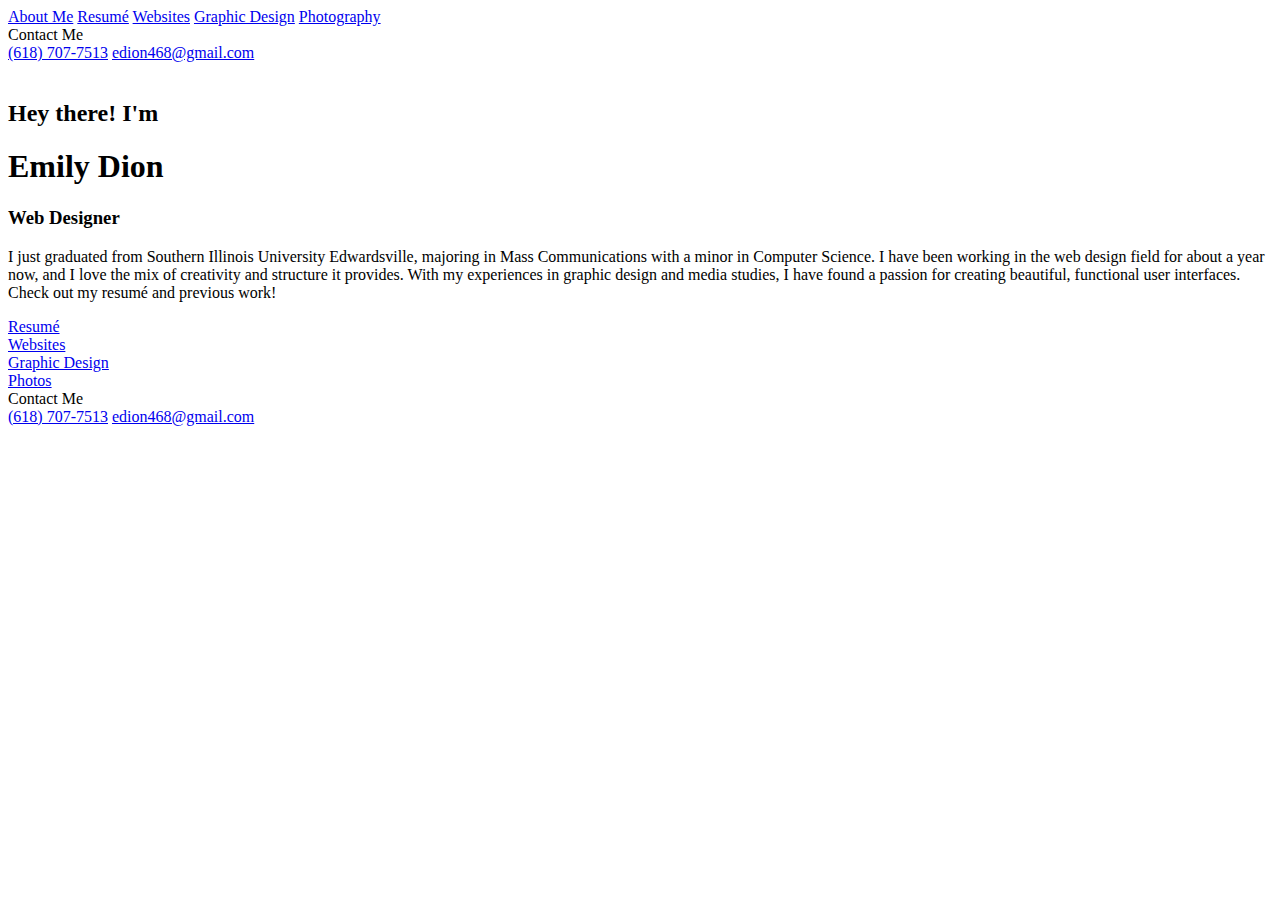
==== index.html @ 83625144 "Add files via upload" ====
<!doctype html>
<html>
<head>
	<meta charset="UTF-8">
	<title>About Me - Emily Dion</title>
	<link href="css/portfolio.css" rel="stylesheet" type="text/css">
</head>

<body>
	<div class="wrapper">
		<aside>
			<div class="section nav">
				<a href="index.html" class="nav item link active">About Me</a>
				<a href="resume.html" class="nav item link">Resumé</a>
				<a href="websites.html" class="nav item link">Websites</a>
				<a href="graphic_design.html" class="nav item link">Graphic Design</a>
				<a href="photography.html" class="nav item link">Photography</a>
			</div>
			<div class="section contact">
				<div class="nav item" style="color: var(--teal);">Contact Me</div>
				<a href="tel:6187077513" class="nav item sub link">(618) 707-7513</a>
				<a href="mailto:edion468@gmail.com" class="nav item sub link">edion468@gmail.com</a>
			</div>
		</aside>
		<main>
			<div class="main-content about">
				<div class="personal_image">
					<img class="headshot" src="images/personal_headshot.png" alt=""/> 
				</div>
				<div class="text">
					<h2>Hey there! I'm</h2>
					<h1>Emily Dion</h1>
					<h3>Web Designer</h3>
					<p>I just graduated from Southern Illinois University Edwardsville, majoring in Mass Communications with a minor in Computer Science. I have been working in the web design field for about a year now, and I love the mix of creativity and structure it provides. With my experiences in graphic design and media studies, I have found a passion for creating beautiful, functional user interfaces. Check out my resumé and previous work!</p>
				</div>
				<div class="circles">
					<a class="circle-link" href="resume.html"><div class="circle pink">Resumé</div></a>
					<a class="circle-link" href="websites.html"><div class="circle teal">Websites</div></a>
					<a class="circle-link" href="graphic_design.html"><div class="circle rust">Graphic Design</div></a>
					<a class="circle-link" href="photography.html"><div class="circle sage">Photos</div></a>
				</div>
			</div>
			<footer>
				<div class="contact">
					<div class="nav item" style="color: var(--teal);">Contact Me</div>
					<a href="tel:6187077513" class="nav item sub link">(618) 707-7513</a>
					<a href="mailto:edion468@gmail.com" class="nav item sub link">edion468@gmail.com</a>
				</div>
			</footer>
		</main>
	</div>
</body>
</html>
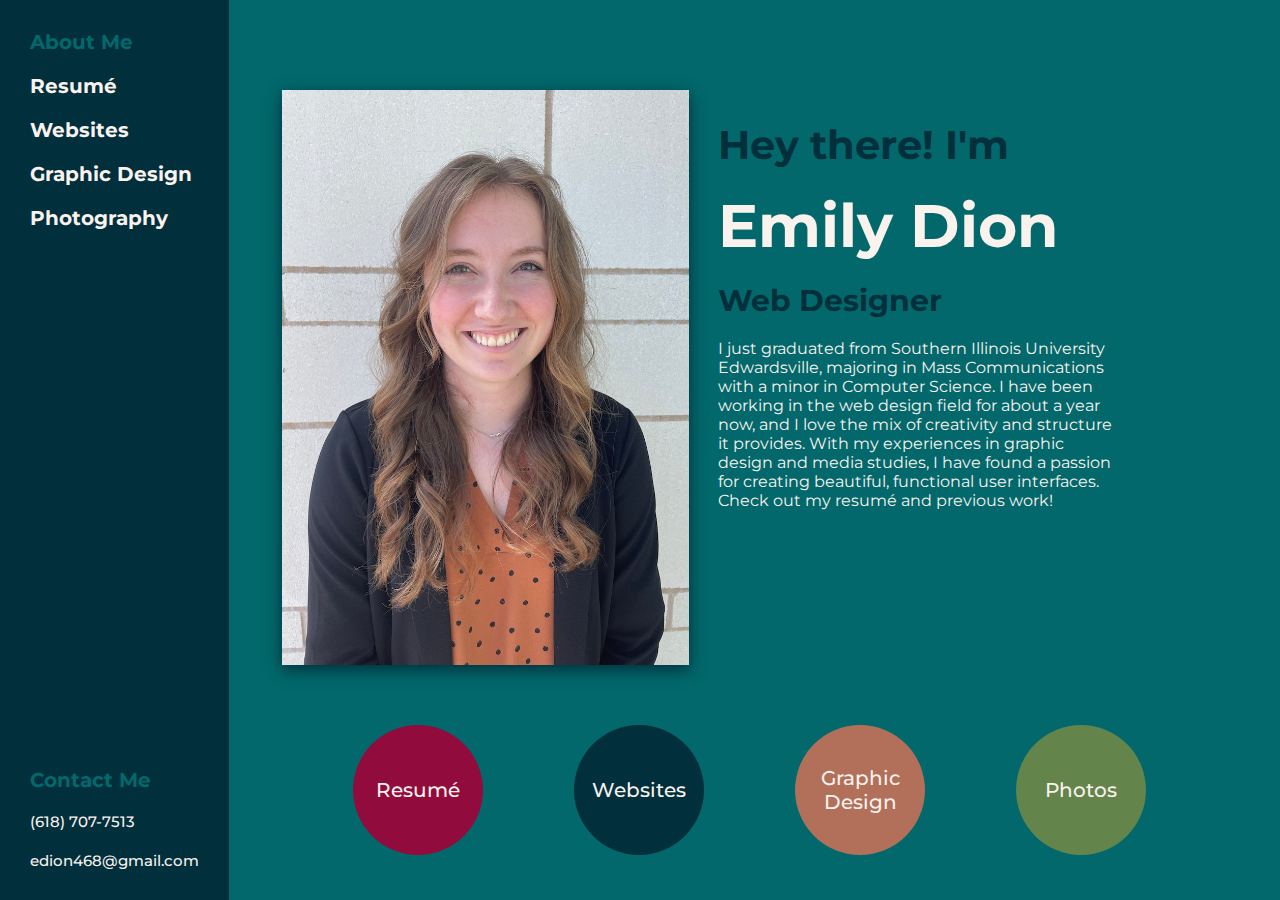
==== commit 34a946ab: "Updates" ====
--- a/index.html
+++ b/index.html
@@ -4,6 +4,7 @@
 	<meta charset="UTF-8">
 	<title>About Me - Emily Dion</title>
 	<link href="css/portfolio.css" rel="stylesheet" type="text/css">
+	<link rel="icon" href="images/icons/logo.png">
 </head>
 
 <body>
--- a/css/portfolio.css
+++ b/css/portfolio.css
@@ -0,0 +1,910 @@
+@charset "UTF-8";
+/* CSS Document */
+/* Created and styled by Emily Dion (2023) */
+
+@import url('https://fonts.googleapis.com/css2?family=Montserrat:wght@300;500;600;700;800;900&display=swap'); 
+
+/* Page Styles */
+:root {
+	--dark-pink: #910B3C; 
+	--navy: #012F3C; 
+	--rust: #B2705B; 
+	--sage: #63844B; 
+	--teal: #02686B; 
+	--tan: #BFABA5;
+	--off-white: #F9F2ED; 
+}
+
+.wrapper {
+  display: flex;
+  height: 100%;
+}
+
+body {
+	margin: 0; 
+	overflow: hidden;
+	height: 100vh;
+	font-family: montserrat; 
+	background: var(--teal); 
+}
+
+h1 {
+	color: var(--off-white); 
+	font-size: 60px; 
+	margin: 10px 0px 10px 0px; 
+}
+
+h2 {
+	color: var(--navy); 
+	font-size: 40px; 
+	margin: 10px 0px 10px 0px; 
+}
+
+h3 {
+	color: var(--navy); 
+	font-size: 30px; 
+	margin: 10px 0px 10px 0px; 
+}
+
+p {
+	color: var(--off-white); 
+	margin: 10px 0px 10px 0px; 
+}
+
+
+/* Navigation */ 
+aside {
+	flex: 0 1 10%; 
+	background: var(--navy);
+	display: flex; 
+	flex-direction: column; 
+	justify-content: space-between; 
+	padding: 20px; 
+}
+
+/* Main Content */
+main {
+	display: flex; 
+	overflow-y: auto;
+	align-content: center; 
+	justify-content: center;
+    align-items: center;
+	width: 100%; 
+}
+
+.main-content {
+	display: flex; 
+	height: 575px; 
+	width: 90%; 
+	margin: 0px auto; 
+	flex-flow: row wrap; 
+	flex-direction: column; 
+	flex-wrap: wrap; 
+	vertical-align: middle;
+}
+
+img {
+	display: flex; 
+	max-height: 575px;
+	max-width: 407px; 
+	height: auto; 
+	width: 100%; 
+	box-shadow: 0 5px 15px rgba(1, 47, 60, 1); 
+	margin-left: auto; 
+	margin-right: auto; 
+}
+
+footer {
+	display: none; 
+}
+
+
+
+/* About Page Content */ 
+.text {
+	display: flex;
+	width: 48%; 
+	height: 55%; 
+	flex-direction: column;
+	padding-top: 20px; 
+	padding-bottom: 20px; 
+}
+
+.circles
+{
+	display: flex;
+	width: 48%; 
+	flex-direction: row; 
+	flex-flow: row-wrap; 
+	align-items: center; 
+	padding-top: 50px; 
+}
+
+.circle {
+	display: flex; 
+	margin: 10px; 
+	height: 130px; 
+	width: 130px; 
+	border-radius: 50%; 
+	background-color: aqua; 
+	text-align: center; 
+	align-items: center; 
+	justify-content: center; 
+	font-weight: 500; 
+	font-size: 20px; 
+	color: var(--off-white); 
+}
+
+.circle-link {
+	display: flex; 
+	height: 130px; 
+	border-radius: 50%;
+	text-decoration: none; 
+}
+
+.pink.circle { background-color: var(--dark-pink); margin-left: 0px; }
+
+.teal.circle {background-color: var(--navy);}
+
+.rust.circle {background-color: var(--rust);}
+
+.sage.circle {background-color: var(--sage);}
+
+.circle:hover {
+	transition: all 0.2s ease-in-out;
+	font-weight: bold; 
+	box-shadow: 0 5px 15px rgba(1, 47, 60, 1); 
+}
+
+.pink:hover { background-color: #6B1832; }
+
+.teal:hover { background-color: #224F52; }
+
+.rust:hover { background-color: #865C4D; }
+
+.sage:hover { background-color: #566B43; }
+
+.nav.link {
+	display: flex; 
+	text-decoration: none; 
+	color: var(--off-white); 
+	font-size: 20px; 
+	padding: 10px; 
+	font-family: montserrat; 
+	font-weight: 700; 
+}
+
+.nav.link:hover {
+	color: var(--teal); 
+	transition: all 0.2s ease-in-out;
+}
+
+.nav.link.active {color: var(--teal);}
+
+.nav.sub.link {
+	color: var(--off-white); 
+	font-size: 15px; 
+	padding: 10px; 
+	font-weight: 500; 
+}
+
+.nav.sub.link:hover {
+	font-weight: bold; 
+	transition: all 0.2s ease-in-out;
+}
+
+.nav.item {
+	display: flex; 
+	color: var(--off-white); 
+	font-size: 20px; 
+	padding: 10px; 
+	font-family: montserrat; 
+	font-weight: 700; 
+}
+
+
+
+/* Resume Page Content */
+.heading-block {
+	width: 100%; 
+	display: flex; 
+	justify-content: space-between; 
+	align-items: center; 
+}
+
+.heading-block img{
+	height: 50px; 
+	width: auto; 
+	max-height: none; 
+	max-width: none; 
+	margin: 0px; 
+	box-shadow: none; 
+}
+
+.main-content.resume {
+	height: 675px; 
+	flex-flow: column;
+	flex-wrap: nowrap; 
+	align-content: center; 
+}
+
+.resume h1 { color: var(--off-white); margin: 5px; }
+
+.resume h2 { color: var(--off-white); margin: 5px; }
+
+.resume h3 { color: var(--navy); margin: 5px; }
+
+.resume h4 { color: var(--off-white); font-style: italic; margin: 5px; }
+
+.resume p { color: var(--off-white); margin: 5px; }
+
+.resume ul li {color: var(--off-white);}
+
+.resume ul > ul li {color: var(--navy);}
+
+.slide { margin: 0px 0px 40px 0px; height: 575px; }
+
+.slides {
+	display: flex;
+	height: 575px; 
+	flex-direction: column; 
+	overflow-y: scroll;
+	scroll-snap-type: y mandatory;
+	scroll-behavior: smooth;
+	-webkit-overflow-scrolling: touch;
+	overflow-x: hidden; 
+}
+
+.slider {width: 100%;}
+
+.slider > a {
+	display: inline-flex;
+  	width: 30px;
+  	height: 30px;
+  	text-decoration: none;
+  	align-items: center;
+  	justify-content: center;
+  	border-radius: 50%;
+  	margin: 0px 8px 0px 0px;
+  	position: relative;
+}
+
+.slider > a:hover > .icon { display: none; }
+
+.slider > a:hover > .hover { display: block; }
+
+.slider > a img { box-shadow: none; }
+
+.slider > a:focus {background: var(--dark-pink);}
+
+.slides > div {
+	scroll-snap-align: start;
+  	flex-shrink: 0;
+  	width: 100%;
+  	background: var(--teal);
+  	transform: scale(1);
+  	transition: transform 0.5s;
+  	position: relative;
+  	display: flex;
+  	flex-direction: column; 
+}
+
+.slides::-webkit-scrollbar { width: 10px; height: 10px; }
+
+.slides::-webkit-scrollbar-thumb { background: white; border-radius: 10px; }
+
+.slides::-webkit-scrollbar-track { background: transparent; }
+
+.hover { display: none; }
+
+.main-content::-webkit-scrollbar { width: 10px; height: 10px; }
+
+.main-content::-webkit-scrollbar-thumb { background: white; border-radius: 10px; }
+
+.main-content::-webkit-scrollbar-track { background: transparent; }
+
+.section-block { padding: 10px 0px 10px 0px; }
+
+
+
+/* Websites Page Content */
+.main-content.websites {
+	overflow-y: scroll; 
+	height: 90%; 
+	flex-flow: column;
+	flex-wrap: nowrap; 
+}
+
+.websites h1 {
+	padding-top: 30px; 
+}
+
+.sites-container {
+	display: flex; 
+	width: 100%; 
+	height: 100%; 
+	flex-direction: row; 
+	flex-flow: wrap; 
+	flex-wrap: wrap; 
+}
+
+.websites img {
+	border-radius: 3.5%; 
+	height: 100%; 
+}
+
+.websites img:hover {
+	opacity: 50%; 
+   	transition: transform 300ms 100ms cubic-bezier(0.175, 0.885, 0.32, 1.275);
+}
+
+.cover {
+	width: 325px; 
+	height: 209px; 
+	background-color: var(--navy);
+	border-radius: 3.5%; 
+	margin: 20px; 
+}
+
+.cover:hover {
+	transform: scale(1.035);
+   	transition: transform 300ms 100ms cubic-bezier(0.175, 0.885, 0.32, 1.275);
+	box-shadow: 0 5px 15px rgba(1, 47, 60, 1); 
+}
+
+.cover:hover > .image-text { display: block; }
+
+.cover:hover > .websites img { opacity: 50%; }
+
+.image-text {
+    display: none; 
+	position: absolute;
+	top: 50%;	
+	left: 50%;
+	transform: translate(-50%, -50%);
+	color: white; 
+	text-align: center; 
+	font-weight: bold; 
+	font-size: 25px; 
+}
+
+.image-text:hover > .websites img:hover { opacity: 50%; }
+
+.site-link {
+	color: var(--off-white); 
+	text-decoration: none; 
+}
+
+
+
+/* Graphic Design Page Content */
+.main-content.graphic-design {
+	overflow-y: scroll; 
+	height: 100%; 
+	flex-flow: column;
+	flex-wrap: nowrap; 
+}
+
+.graphic-design h1 {
+	padding-top: 30px; 
+	padding-bottom: 20px; 
+}
+
+.graphic-design ul li {color: var(--off-white);}
+
+.graphic-design ul > ul li {color: var(--navy);}
+
+.design-block {
+	display: flex; 
+	flex-direction: row; 
+	margin: 50px 0px; 
+	align-items: center;
+	margin-right: 50px; 
+}
+
+.design-block h2 {
+	font-size: 30px; 
+}
+
+.design-image {
+	display: flex; 
+	width: 650px; 
+	height: 100%; 
+	justify-content: center; 
+	padding-right: 50px; 
+}
+
+.design-image img {
+  	vertical-align: middle;
+	max-height: 450px;
+	max-width: 100%;  
+	height: 100%; 
+	width: auto; 
+	margin-left: 0px; 
+	margin-right: 0px; 
+	box-shadow: none; 
+}
+
+
+
+/* Photography Page Content */
+.main-content.photography {
+	display: flex; 
+	overflow-y: scroll; 
+	height: 100%; 
+	flex-direction: row; 
+}
+
+.photography h1 {
+	padding-top: 30px; 
+	padding-bottom: 20px; 
+}
+
+.photo-row {
+	display: flex;
+  	flex-wrap: wrap;
+  	padding: 0 4px;
+	margin-left: 5px; 
+}
+
+.photo-column {
+	flex: 25%;
+  	max-width: 24%;
+  	padding: 0 4px;
+}
+
+.photo-column img {
+	margin-top: 8px;
+  	vertical-align: middle;
+	max-height: none; 
+}
+
+
+
+
+/* Page Breaks */
+@media screen and (max-width: 1457px) {
+	/* Website Page Content */
+	.websites img {
+		width: 280px; 
+		height: auto; 
+	}
+	
+	.cover {
+		width: 280px; 
+		height: 180px; 
+	}
+	
+	.image-text {
+		font-size: 21px;
+	}
+}
+
+@media screen and (max-width: 1360px) {
+	/* About Me Page Content */
+	.main-content.about {
+		height: 80%; 
+		flex-direction: row; 
+	}
+	
+	.main-content.about img {
+		margin-right: 30px; 
+	}
+
+	.text {
+		width: auto; 
+		max-width: 42%; 
+		height: 535px; 
+	}
+
+	.circles
+	{
+		width: 100%; 
+		justify-content: space-evenly; 
+	}
+}
+
+@media screen and (max-width: 1307px) {
+	/* Website Page Content */
+	.sites-container {
+		justify-content: center; 
+	}
+}
+
+@media screen and (max-width: 1165px) {
+	/* Graphic Design Page Content */
+	.design-block {
+		flex-direction: column; 
+		justify-content: center; 
+		margin-bottom: 0px; 
+	}
+	
+	.design-block img{
+		margin-right: 0px; 
+		max-height: 400px; 
+	}	
+	
+	.design-image {
+		padding-right: 0px; 
+	}
+}
+
+@media screen and (max-width: 1142px) {
+	/* Photography Page Content */
+	.photo-column {
+    	flex: 45%;
+    	max-width: 50%;
+	}
+}
+
+@media screen and (max-width: 1070px) {
+	/* Main Page Content */ 
+	.main-content.about {
+		flex-wrap: wrap; 
+		justify-content: center; 
+	}
+	
+	.main-content.about img {
+		margin-right: auto; 
+	}
+
+	.text {
+		width: auto; 
+		max-width: 100%; 
+		height: auto; 
+	}
+
+	.circles
+	{
+		width: 100%; 
+		padding-top: 0px; 
+		padding-bottom: 50px; 
+	}
+	
+	
+	/* Resume Page Content */
+	.section-block {
+		padding: 8px 0px 8px 0px;
+	}
+	
+	.resume h2 {
+		color: var(--off-white); 
+		margin: 5px; 
+		font-size: 35px; 
+	}
+
+	.resume h3 {
+		color: var(--navy); 
+		margin: 5px; 
+		font-size: 25px; 
+
+	}
+
+	.resume h4 {
+		color: var(--off-white); 
+		font-style: italic; 
+		margin: 5px; 
+	}
+
+	.resume p {
+		color: var(--off-white);
+		margin: 5px; 
+	}
+}
+
+@media screen and (max-width: 1012px) {
+	/*Graphic Design Page Content */
+	.design-block {
+		flex-direction: column; 
+		justify-content: center; 
+		margin-bottom: 0px; 
+		width: 100%; 
+	}
+	
+	.design-image {
+		padding-right: 0px; 
+		width: 100%; 
+	}
+	
+	.design-block img{
+		margin-right: 0px; 
+		max-height: none; 
+		width: 100%; 
+		height: auto; 
+	}	
+	
+	
+}
+
+@media screen and (max-width: 960px) {
+	/* Graphic Design Page Content */
+	.design-block img {
+		max-width: 100%; 
+		height: auto; 
+	}
+	
+}
+
+@media screen and (max-width: 950px) {
+	/* Website Page Content */
+	.websites img {
+		width: 220px; 
+	}
+	
+	.cover {
+		width: 220px; 
+		height: 141px; 
+	}
+	
+	.image-text {
+		font-size: 21px;
+	}
+
+}
+
+@media screen and (max-width: 885px) {
+	/* About Me Page Content */
+	.circles {
+		width: 350px;  
+		flex-flow: row wrap; 
+		align-content: space-evenly; 
+		padding-top: 0px; 
+		height: 350px; 
+	}
+	
+	.pink.circle {
+		margin-left: 10px; 
+	}
+	
+	/* Resume Page Content */
+	.section-block {
+		padding: 6px 0px 6px 0px;
+	}
+	
+	.resume h2 {
+		color: var(--off-white); 
+		margin: 5px; 
+		font-size: 30px; 
+	}
+
+	.resume h3 {
+		color: var(--navy); 
+		margin: 5px; 
+		font-size: 20px; 
+
+	}
+
+	.resume h4 {
+		color: var(--off-white); 
+		font-style: italic; 
+		margin: 5px; 
+		font-size: 15px; 
+	}
+
+	.resume p {
+		color: var(--off-white);
+		margin: 5px; 
+		font-size: 15px; 
+	}
+}
+
+@media screen and (max-width: 816px) {
+	/* Websites Page Content */
+	.websites img {
+		width: 170px; 
+	}
+	
+	.cover {
+		width: 170px; 
+		height: 109px; 
+	}
+	
+	.image-text {
+		font-size: 16px;
+	}
+}
+
+@media screen and (max-width: 825px) {
+	/* Resume Page Content */
+	.resume h1 {
+		font-size: 45px;
+	}
+	
+	/* Websites Page Content */
+	.websites h1 {
+		font-size: 45px;
+	}
+	
+	.websites h2 {
+		font-size: 35px; 
+	}
+ 
+	/* Graphic Design Page Content */
+	.graphic-design h1 {
+		font-size: 45px; 
+	}
+	
+	/* Photography Page Content */
+	.photography h1 {
+		font-size: 45px; 
+	}
+}
+
+/* main page screen break to tablet size*/
+@media screen and (max-width: 690px) {
+	/* Page Content */
+	.wrapper {
+		flex-direction: column; 
+	}
+	
+	main {
+		height: 100%; 
+		flex-direction: column; 
+	}
+	
+	footer {
+		display: flex; 
+		width: 100%; 
+		height: auto; 
+		background: var(--navy);
+		flex-direction: row;  
+		margin: 50px 0px 0px 0px; 
+	}
+	
+	footer .contact {
+		padding: 30px; 
+	}
+	
+	footer .nav.item {
+		font-size: 15px; 
+		padding: 0px 0px 5px 5px; 
+	}
+	
+	footer .nav.sub.link {
+		font-size: 10px; 
+		padding: 5px 0px 5px 5px; 
+	}
+	
+	/* Navigation */
+	aside {
+		flex: 0 1 50px; 
+		flex-direction: row;  
+		justify-content: center; 
+		padding: 20px; 
+	}
+	
+	.section {
+		display: flex; 
+		flex-direction: row;  
+		justify-content: space-between; 
+	}
+	
+	.section.contact {
+		display: none; 
+	}
+	
+	.nav.link {
+		font-size: 15px; 
+	}
+	
+	/* About Me Page Content */	
+	.main-content.about {
+		padding-top: 500px; 
+		height: auto; 
+	}
+	
+	.circles {
+		width: 100%; 
+		padding-top: 0px; 
+		height: auto; 
+	}
+	
+	/* Website Page Content */
+	.websites img {
+		width: 220px; 
+	}
+	
+	.cover {
+		width: 220px; 
+		height: 141px; 
+	}
+	
+	.image-text {
+		font-size: 21px;
+	}
+	
+	/* Photography Page Content */
+	.photo-column {
+		flex: 25%;
+		max-width: 23%;
+		padding: 0 4px;
+	}
+}
+
+@media screen and (max-width: 667px) {
+	/* About Me Page Content */
+	.circles {
+		height: 300px; 
+		width: 60%; 
+		padding-bottom: 0px; 
+	}
+}
+
+@media screen and (max-width: 589px) {
+	/* Websites Page Content */
+	.websites img {
+		width: 170px; 
+	}
+	
+	.cover {
+		width: 170px; 
+		height: 109px; 
+	}
+	
+	.image-text {
+		font-size: 16px;
+	}
+}
+
+@media screen and (max-width: 575px) {
+	/* Navigation */
+	aside {
+		flex: 0 1 35px; 
+	}
+	
+	.nav.link {
+		font-size: 12px; 
+		padding: 8px; 
+	}
+	
+	/* Photography Page Content */
+	.photo-column {
+    	flex: 45%;
+    	max-width: 50%;
+	}
+}
+
+@media screen and (max-width: 500px) {
+	/* About Me Page Content */
+	.circles {
+		height: 300px; 
+		width: 100%; 
+	}
+}
+
+/* start of phone styles */
+@media screen and (max-width: 470px) {
+	/* Navigation */
+	aside {
+		flex: 0 1 35px; 
+	}
+	
+	.nav.link {
+		font-size: 10px; 
+		padding: 6px; 
+	}
+}
+
+@media screen and (max-width: 390px) {
+	/* Navigation */
+	aside {
+		flex: 0 1 20px; 
+	}
+	
+	.nav.link {
+		font-size: 9px; 
+		padding: 7px;
+	}
+}
+
+@media screen and (max-width: 372px) {
+	/* Navigation */
+	aside {
+		flex: 0 1 25px; 
+	}
+	
+	.nav.link {
+		font-size: 8px; 
+		padding: 6px; 
+	}
+}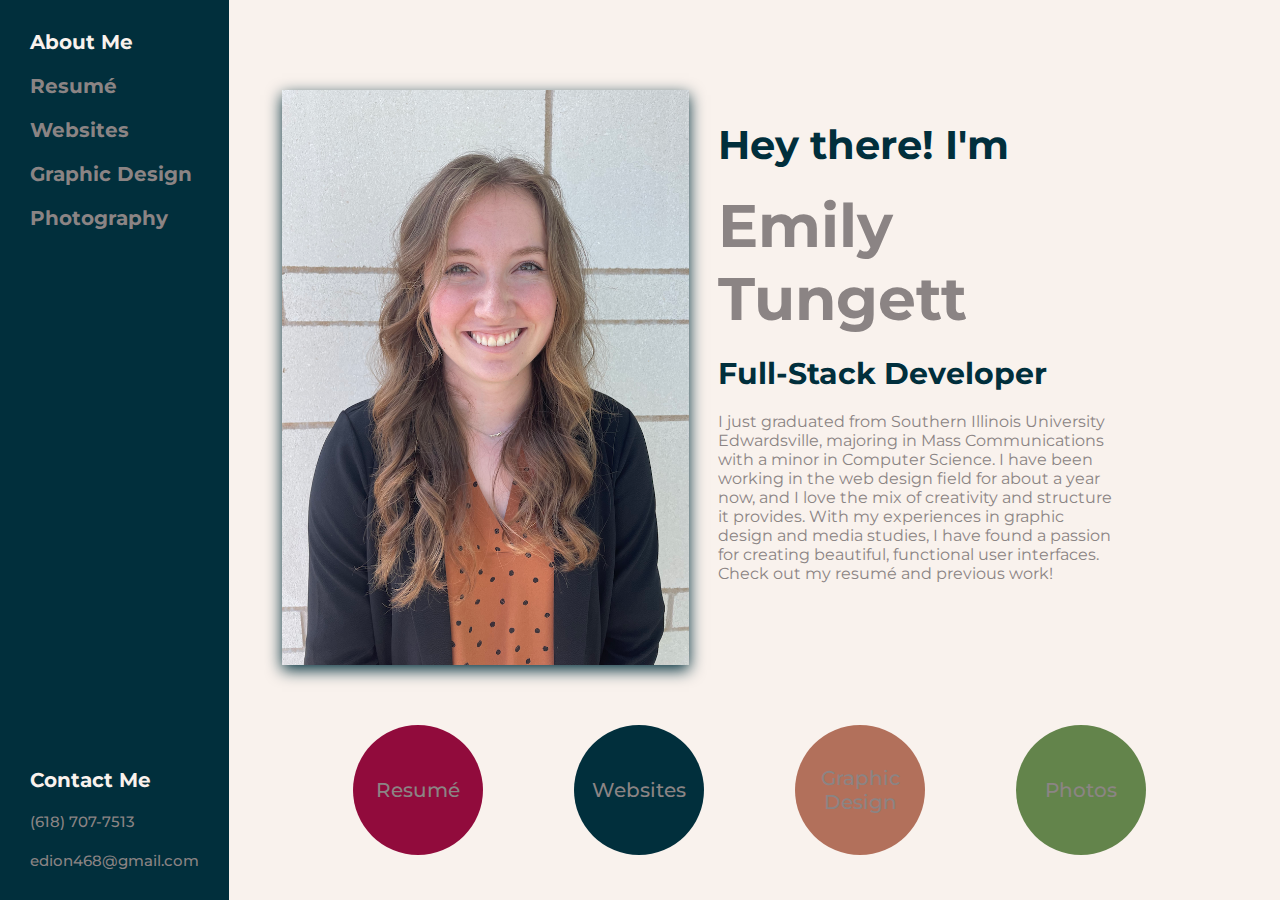
==== commit bc16c1b2: "updating name" ====
--- a/index.html
+++ b/index.html
@@ -30,8 +30,8 @@
 				</div>
 				<div class="text">
 					<h2>Hey there! I'm</h2>
-					<h1>Emily Dion</h1>
-					<h3>Web Designer</h3>
+					<h1>Emily Tungett</h1>
+					<h3>Full-Stack Developer</h3>
 					<p>I just graduated from Southern Illinois University Edwardsville, majoring in Mass Communications with a minor in Computer Science. I have been working in the web design field for about a year now, and I love the mix of creativity and structure it provides. With my experiences in graphic design and media studies, I have found a passion for creating beautiful, functional user interfaces. Check out my resumé and previous work!</p>
 				</div>
 				<div class="circles">
--- a/css/portfolio.css
+++ b/css/portfolio.css
@@ -10,9 +10,9 @@
 	--navy: #012F3C; 
 	--rust: #B2705B; 
 	--sage: #63844B; 
-	--teal: #02686B; 
+	--teal: #F9F2ED; 
 	--tan: #BFABA5;
-	--off-white: #F9F2ED; 
+	--off-white: #8b8484; 
 }
 
 .wrapper {
@@ -158,7 +158,7 @@
 
 .pink:hover { background-color: #6B1832; }
 
-.teal:hover { background-color: #224F52; }
+.teal:hover { background-color: #0D2632; }
 
 .rust:hover { background-color: #865C4D; }
 
@@ -275,8 +275,6 @@
 
 .slider > a img { box-shadow: none; }
 
-.slider > a:focus {background: var(--dark-pink);}
-
 .slides > div {
 	scroll-snap-align: start;
   	flex-shrink: 0;
@@ -328,15 +326,77 @@
 	flex-wrap: wrap; 
 }
 
+.cover {
+	width: 325px; 
+	height: 209px; 
+	border-radius: 3.5%; 
+	background-color: var(--navy);
+	opacity: 0%;
+	z-index: 2; 
+	position: absolute; 
+}
+
+.link-block:hover .cover {
+	transform: scale(1.035);
+   	transition: transform 300ms 100ms cubic-bezier(0.175, 0.885, 0.32, 1.275);
+	box-shadow: 0 5px 15px rgba(1, 47, 60, 1); 
+	opacity: 50%; 
+}
+
+.link-block:hover img{
+	transform: scale(1.035);
+   	transition: transform 300ms 100ms cubic-bezier(0.175, 0.885, 0.32, 1.275);
+	box-shadow: 0 5px 15px rgba(1, 47, 60, 1); 
+}
+
+.websites img {
+	width: 325px; 
+	height: 209px;
+	background-color: var(--navy);
+	border-radius: 3.5%; 
+	margin: 0px auto; 
+	align-items: center; 
+	z-index: 1; 
+	position: absolute; 
+}
+
+.link-block {
+	width: 325px; 
+	height: 209px; 
+	border-radius: 3.5%; 
+	margin: 20px; 
+	position: relative; 
+}
+
+.image-text {
+	display: flex; 
+    opacity: 0%;  
+	position: absolute;
+  	top: 50%;
+  	left: 50%;
+  	transform: translate(-50%, -50%);
+	color: var(--off-white); 
+	text-align: center; 
+	margin: 0px auto; 
+	font-weight: bold; 
+	font-size: 25px; 
+	z-index: 3; 
+}
+
+.link-block:hover .image-text { opacity: 100%;  }
+
+/*
 .websites img {
 	border-radius: 3.5%; 
 	height: 100%; 
 }
 
+
 .websites img:hover {
 	opacity: 50%; 
    	transition: transform 300ms 100ms cubic-bezier(0.175, 0.885, 0.32, 1.275);
 }
+
 
 .cover {
 	width: 325px; 
@@ -352,7 +412,11 @@
 	box-shadow: 0 5px 15px rgba(1, 47, 60, 1); 
 }
 
-.cover:hover > .image-text { display: block; }
+.cover > a:hover > img {
+	opacity: 50%; 
+}
+
+.cover:hover > .image-text { display: flex; }
 
 .cover:hover > .websites img { opacity: 50%; }
 
@@ -362,18 +426,19 @@
 	top: 50%;	
 	left: 50%;
 	transform: translate(-50%, -50%);
-	color: white; 
+	color: var(--off-white); 
 	text-align: center; 
 	font-weight: bold; 
 	font-size: 25px; 
 }
 
-.image-text:hover > .websites img:hover { opacity: 50%; }
-
 .site-link {
 	color: var(--off-white); 
 	text-decoration: none; 
 }
+
+.cover img > .site-link:hover { opacity: 50%; }
+*/
 
 
 
@@ -465,6 +530,11 @@
 /* Page Breaks */
 @media screen and (max-width: 1457px) {
 	/* Website Page Content */
+	.link-block {
+		width: 280px; 
+		height: 180px;
+	}
+	
 	.websites img {
 		width: 280px; 
 		height: auto; 
@@ -627,6 +697,11 @@
 
 @media screen and (max-width: 950px) {
 	/* Website Page Content */
+	.link-block {
+		width: 220px; 
+		height: 141px;
+	}
+	
 	.websites img {
 		width: 220px; 
 	}
@@ -690,6 +765,11 @@
 
 @media screen and (max-width: 816px) {
 	/* Websites Page Content */
+	.link-block {
+		width: 170px; 
+		height: 109px;
+	}
+	
 	.websites img {
 		width: 170px; 
 	}
@@ -800,6 +880,11 @@
 	}
 	
 	/* Website Page Content */
+	.link-block {
+		width: 220px; 
+		height: 141px;
+	}
+	
 	.websites img {
 		width: 220px; 
 	}
@@ -832,6 +917,11 @@
 
 @media screen and (max-width: 589px) {
 	/* Websites Page Content */
+	.link-block {
+		width: 170px; 
+		height: 109px;
+	}
+	
 	.websites img {
 		width: 170px; 
 	}
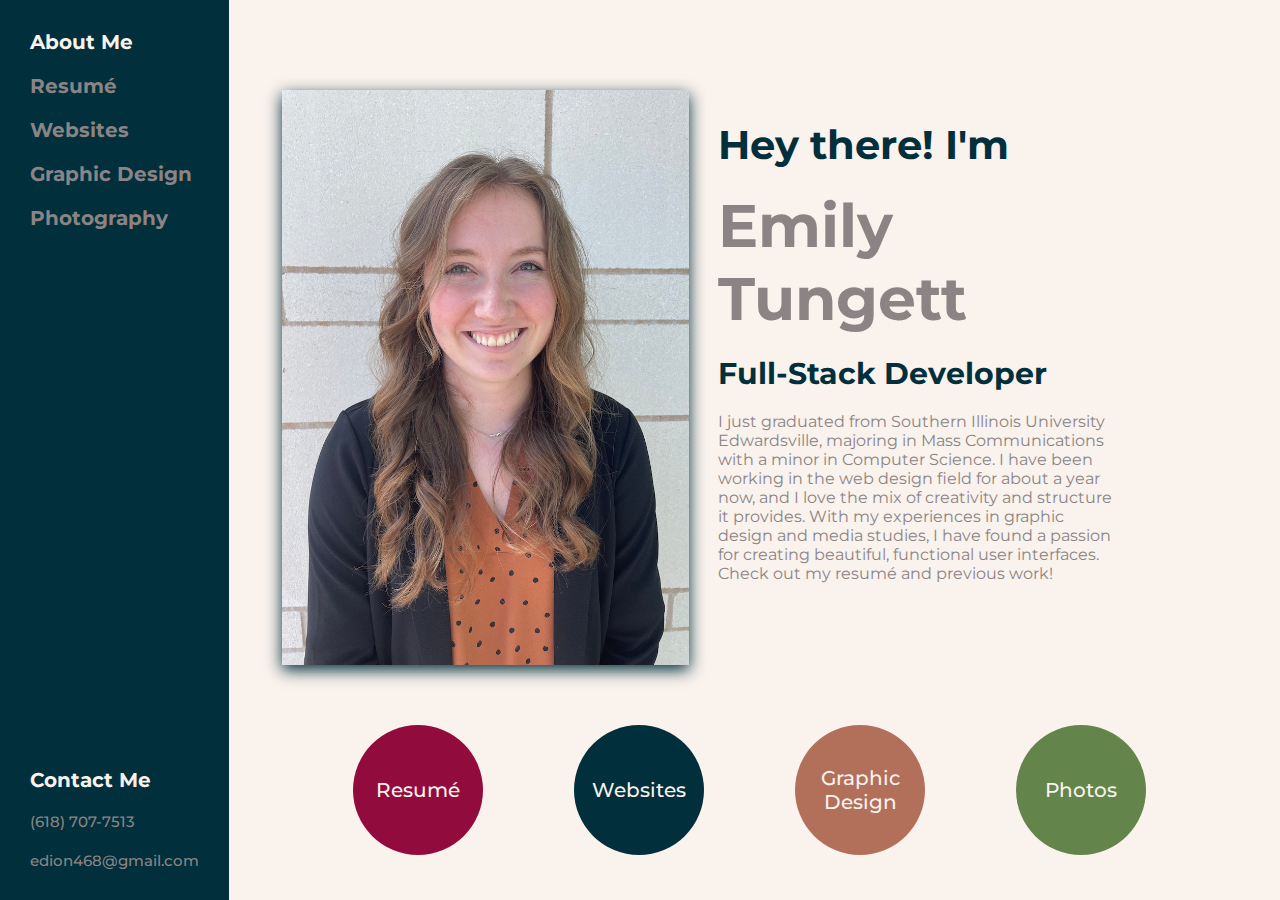
==== commit cd465cd7: "adding viewport code to each html file" ====
--- a/index.html
+++ b/index.html
@@ -5,6 +5,7 @@
 	<title>About Me - Emily Dion</title>
 	<link href="css/portfolio.css" rel="stylesheet" type="text/css">
 	<link rel="icon" href="images/icons/logo.png">
+	<meta name="viewport" content="width=device-width, initial-scale=1.0">
 </head>
 
 <body>
--- a/css/portfolio.css
+++ b/css/portfolio.css
@@ -132,7 +132,7 @@
 	justify-content: center; 
 	font-weight: 500; 
 	font-size: 20px; 
-	color: var(--off-white); 
+	color: var(--teal); 
 }
 
 .circle-link {
